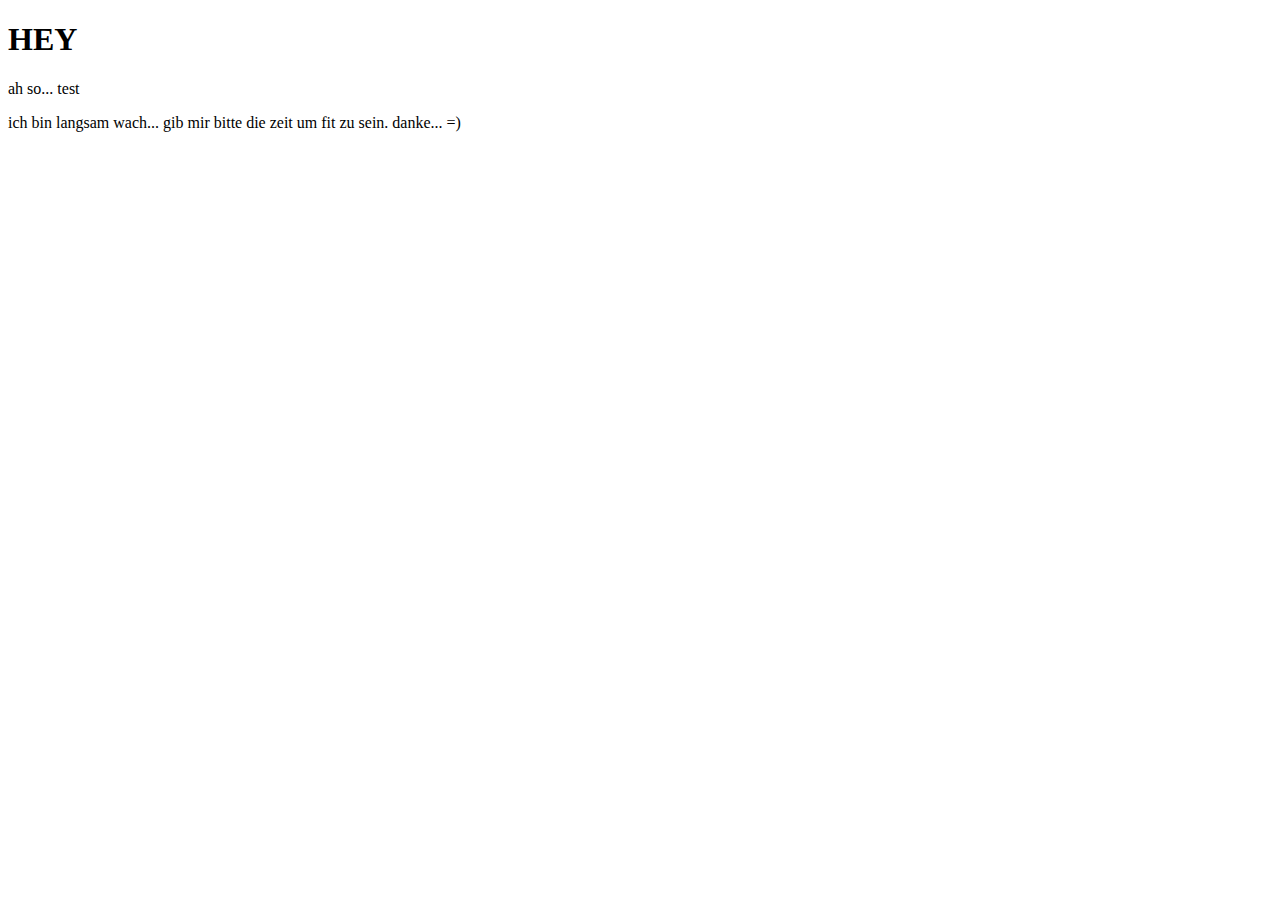
==== index.html @ acaea0ad "Test" ====
<!DOCTYPE html>
<html>
  <head>
    <meta charset="utf-8">
    <title></title>
  </head>
  <body>
    <h1>HEY</h1>
    <p>ah so... test</p>
      <p>ich bin langsam wach... gib mir bitte die zeit um fit zu sein. danke... =)</p>
  </body>
</html>
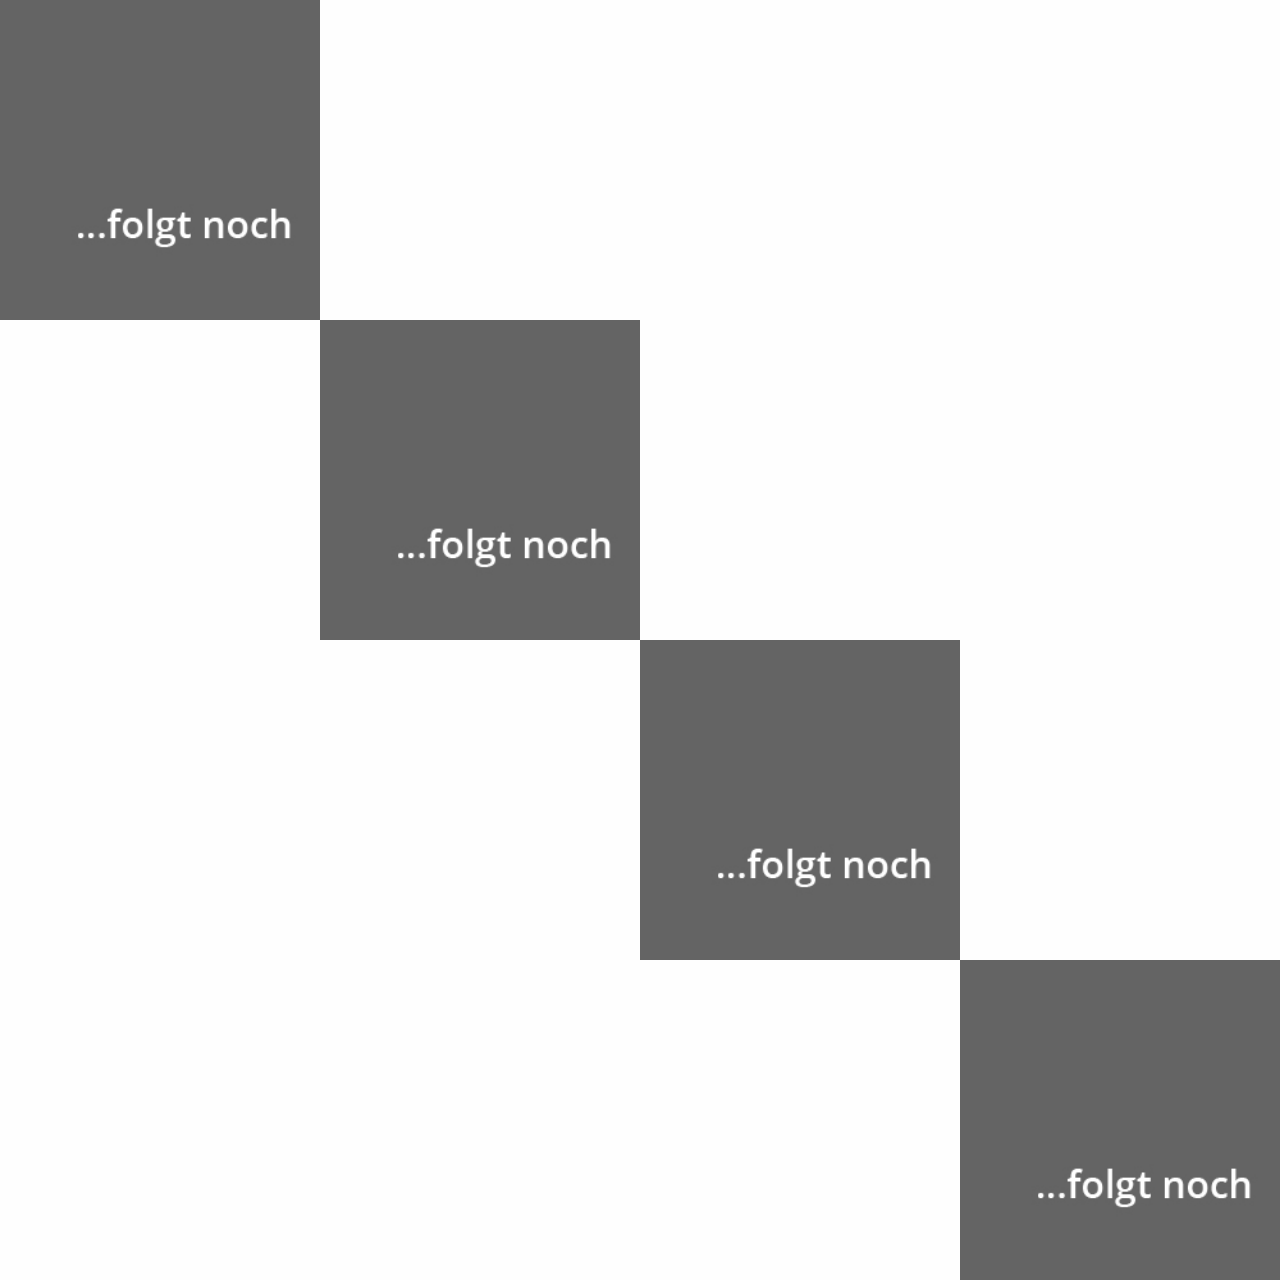
==== commit d7bfa842: "Add files via upload" ====
--- a/index.html
+++ b/index.html
@@ -1,12 +1,57 @@
-<!DOCTYPE html>
-<html>
-  <head>
-    <meta charset="utf-8">
-    <title></title>
-  </head>
-  <body>
-    <h1>HEY</h1>
-    <p>ah so... test</p>
-      <p>ich bin langsam wach... gib mir bitte die zeit um fit zu sein. danke... =)</p>
-  </body>
+<!doctype html>
+<html class="no-js" lang="en" dir="ltr">
+<head>
+  <meta charset="utf-8">
+  <meta http-equiv="x-ua-compatible" content="ie=edge">
+  <meta name="viewport" content="width=device-width, initial-scale=1.0">
+  <title>Grid-3</title>
+  <link rel="stylesheet" href="css/foundation.css">
+  <link rel="stylesheet" href="css/app.css">
+  <style>
+    img{
+    width:100%;
+    max-width:auto !important;
+    }
+    .cell{
+      border:0px;
+    }
+  </style>
+</head>
+<head>
+<title> nat's schulmaterial </title>
+  <!doctype html>
+</head>
+<body>
+<!-- Zeilen und Spalten horizontal -->
+<div class="grid-x">
+  <div class="cell small-3">
+   <img src="img/folgtnoch.jpg" alt="">
+  </div>
+</div>
+
+<div class="grid-x">
+  <div class="cell small-3 small-offset-3">
+    <img src="img/folgtnoch.jpg" alt="">
+  </div>
+</div>
+
+<div class="grid-x">
+  <div class="cell small-3 small-offset-6">
+    <img src="img/folgtnoch.jpg" alt="">
+  </div>
+</div>
+
+<div class="grid-x">
+  <div class="cell small-3 small-offset-9">
+    <img src="img/folgtnoch.jpg" alt="">
+  </div>
+</div>
+
+
+
+<script src="js/vendor/jquery.js"></script>
+<script src="js/vendor/what-input.js"></script>
+<script src="js/vendor/foundation.js"></script>
+<script src="js/app.js"></script>
+</body>
 </html>
--- a/css/app.css
+++ b/css/app.css
@@ -0,0 +1,9 @@
+.cell {
+    background: rgba(200, 200, 200, 0.5);
+    border:1px solid white;
+}
+
+/*img{
+    width:100%;
+    max-width:auto !important;
+}*/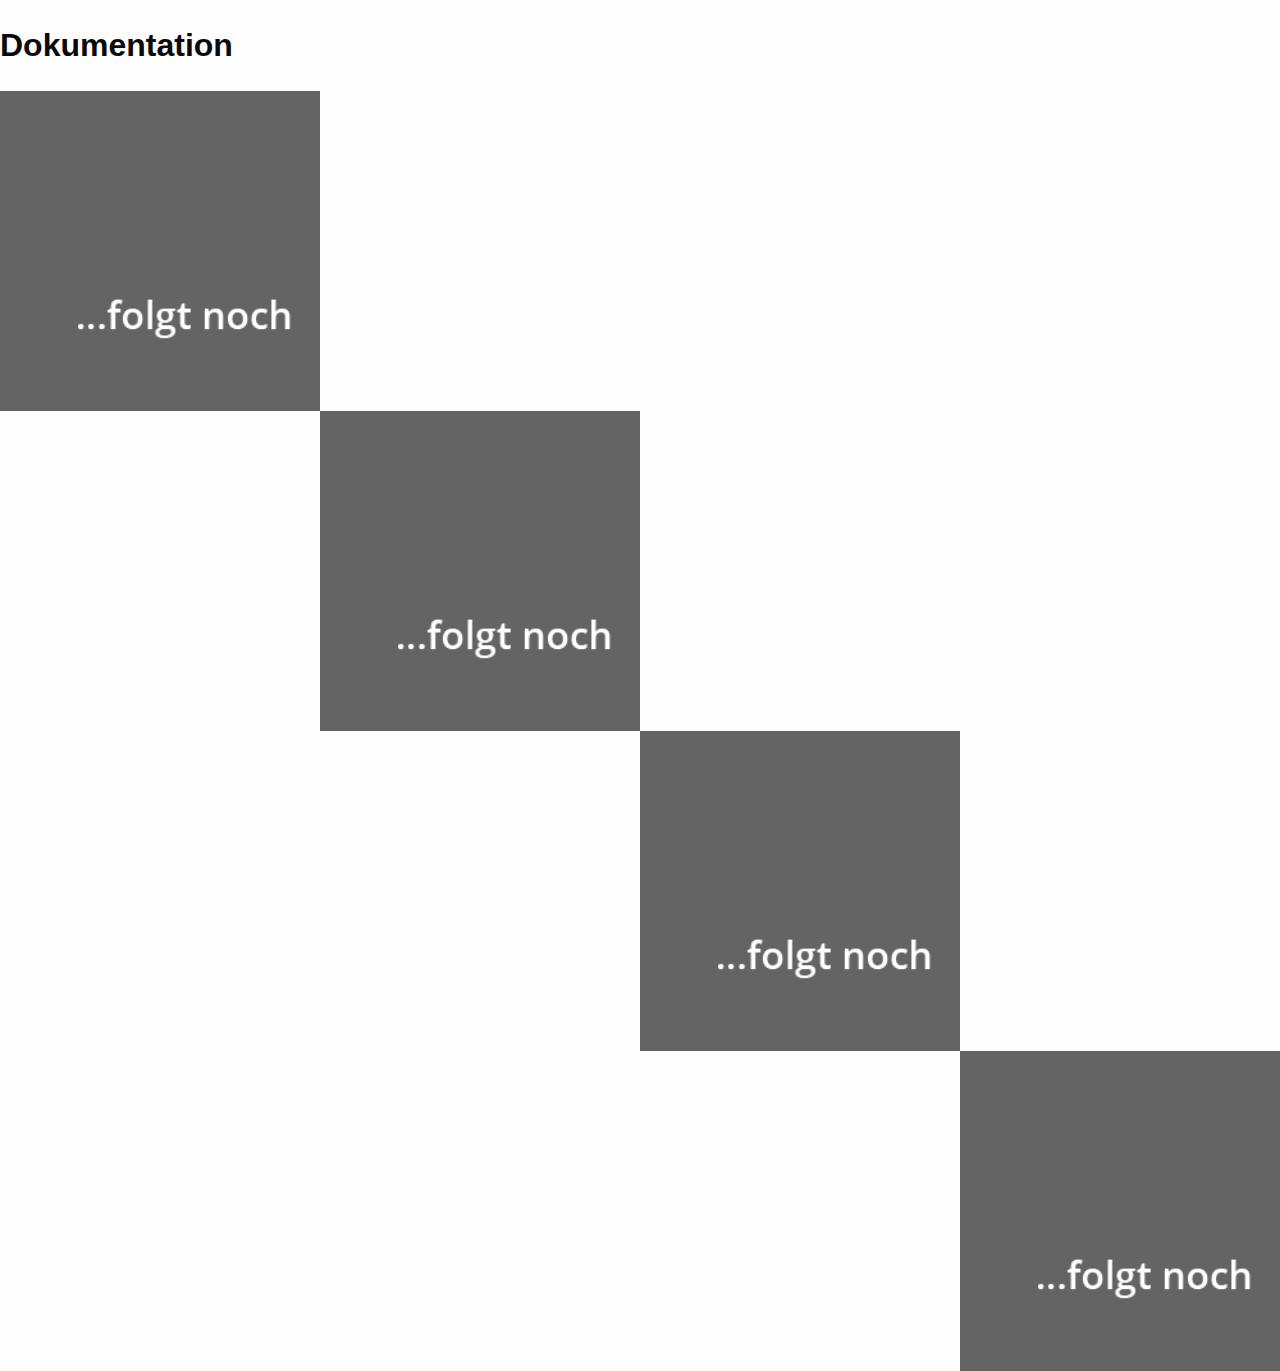
==== commit 0583b77a: "Add files via upload" ====
--- a/index.html
+++ b/index.html
@@ -1,4 +1,8 @@
 <!doctype html>
+<head>
+<title> nat's dokumentation </title>
+  <!doctype html>
+</head>
 <html class="no-js" lang="en" dir="ltr">
 <head>
   <meta charset="utf-8">
@@ -18,8 +22,14 @@
   </style>
 </head>
 <head>
-<title> nat's schulmaterial </title>
-  <!doctype html>
+  <meta charset="utf-8">
+  <title>padding-left</title>
+  <style>
+
+    p { width: 30em; padding-left: 100px; border: 1px solid red; }
+
+  </style>
+  <h1>Dokumentation</h1>
 </head>
 <body>
 <!-- Zeilen und Spalten horizontal -->
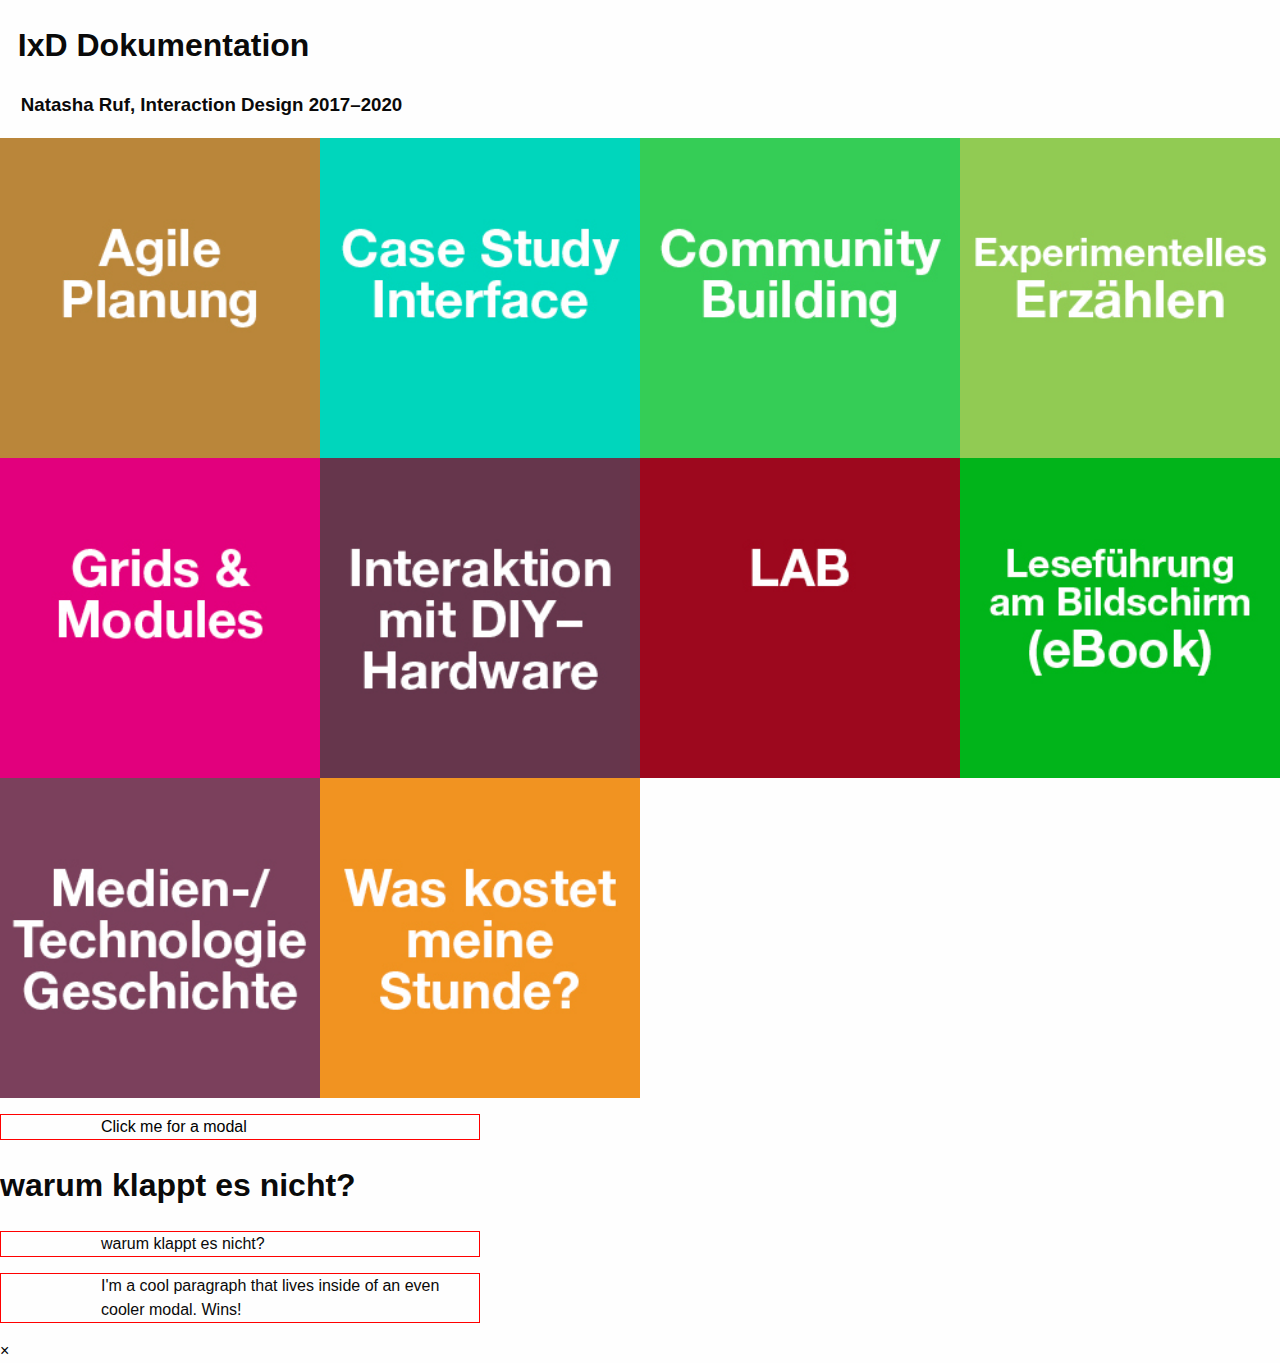
==== commit e2fb02c6: "Update: sh" ====
--- a/index.html
+++ b/index.html
@@ -29,34 +29,58 @@
     p { width: 30em; padding-left: 100px; border: 1px solid red; }
 
   </style>
-  <h1>Dokumentation</h1>
+  <h1>&nbsp;&nbsp;IxD Dokumentation</h1>
+  <h3>&nbsp;&nbsp;&nbsp;&nbsp;Natasha Ruf, Interaction Design 2017–2020</h3>
 </head>
 <body>
 <!-- Zeilen und Spalten horizontal -->
 <div class="grid-x">
   <div class="cell small-3">
-   <img src="img/folgtnoch.jpg" alt="">
+   <img src="img/lektionen_quadrat1.jpg" alt="">
+  </div>
+  <div class="cell small-3">
+   <img src="img/lektionen_quadrat2.jpg" alt="">
+  </div>
+  <div class="cell small-3">
+   <img src="img/lektionen_quadrat3.jpg" alt="">
+  </div>
+  <div class="cell small-3">
+   <img src="img/lektionen_quadrat4.jpg" alt="">
+  </div>
+</div>
+<div class="grid-x">
+  <div class="cell small-3">
+   <img src="img/lektionen_quadrat5.jpg" alt="">
+  </div>
+  <div class="cell small-3">
+   <img src="img/lektionen_quadrat6.jpg" alt="">
+  </div>
+  <div class="cell small-3">
+   <img src="img/lektionen_quadrat7.jpg" alt="">
+  </div>
+  <div class="cell small-3">
+   <img src="img/lektionen_quadrat8.jpg" alt="">
+  </div>
+</div>
+<div class="grid-x">
+  <div class="cell small-3">
+   <img src="img/lektionen_quadrat9.jpg" alt="">
+  </div>
+  <div class="cell small-3">
+   <img src="img/lektionen_quadrat10.jpg" alt="">
   </div>
 </div>
 
-<div class="grid-x">
-  <div class="cell small-3 small-offset-3">
-    <img src="img/folgtnoch.jpg" alt="">
-  </div>
+
+<p><button class="button" data-open="exampleModal1">Click me for a modal</button></p>
+<div class="reveal" id="exampleModal1" data-reveal>
+  <h1>warum klappt es nicht?</h1>
+  <p class="lead">warum klappt es nicht?</p>
+  <p>I'm a cool paragraph that lives inside of an even cooler modal. Wins!</p>
+  <button class="close-button" data-close aria-label="Close modal" type="button">
+    <span aria-hidden="true">&times;</span>
+  </button>
 </div>
-
-<div class="grid-x">
-  <div class="cell small-3 small-offset-6">
-    <img src="img/folgtnoch.jpg" alt="">
-  </div>
-</div>
-
-<div class="grid-x">
-  <div class="cell small-3 small-offset-9">
-    <img src="img/folgtnoch.jpg" alt="">
-  </div>
-</div>
-
 
 
 <script src="js/vendor/jquery.js"></script>
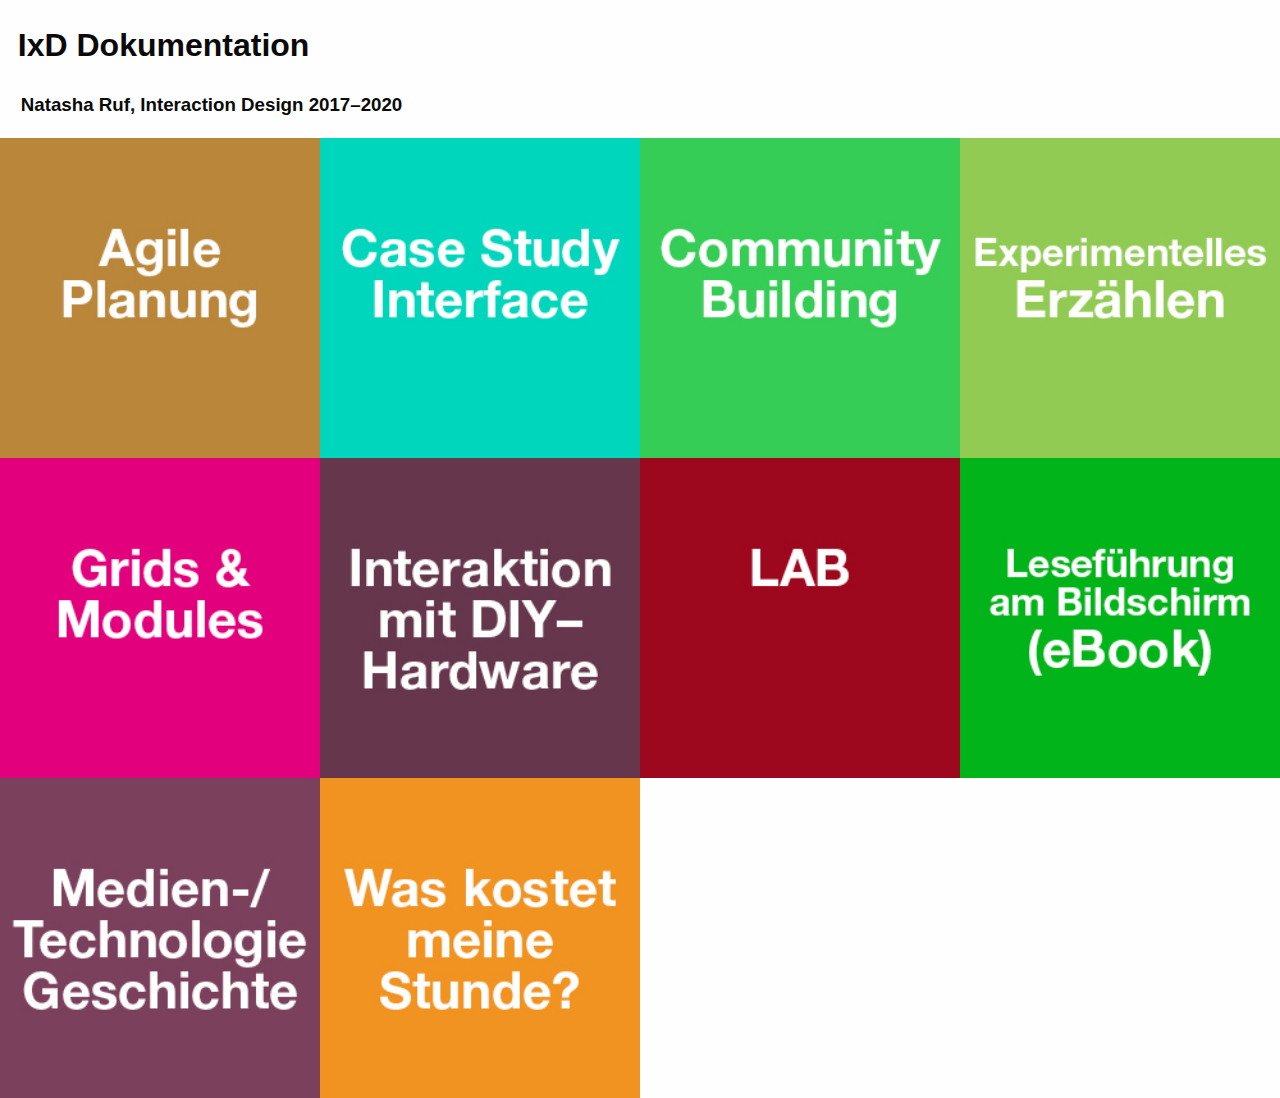
==== commit 522372ef: "add: jetzt gut?" ====
--- a/index.html
+++ b/index.html
@@ -72,15 +72,6 @@
 </div>
 
 
-<p><button class="button" data-open="exampleModal1">Click me for a modal</button></p>
-<div class="reveal" id="exampleModal1" data-reveal>
-  <h1>warum klappt es nicht?</h1>
-  <p class="lead">warum klappt es nicht?</p>
-  <p>I'm a cool paragraph that lives inside of an even cooler modal. Wins!</p>
-  <button class="close-button" data-close aria-label="Close modal" type="button">
-    <span aria-hidden="true">&times;</span>
-  </button>
-</div>
 
 
 <script src="js/vendor/jquery.js"></script>
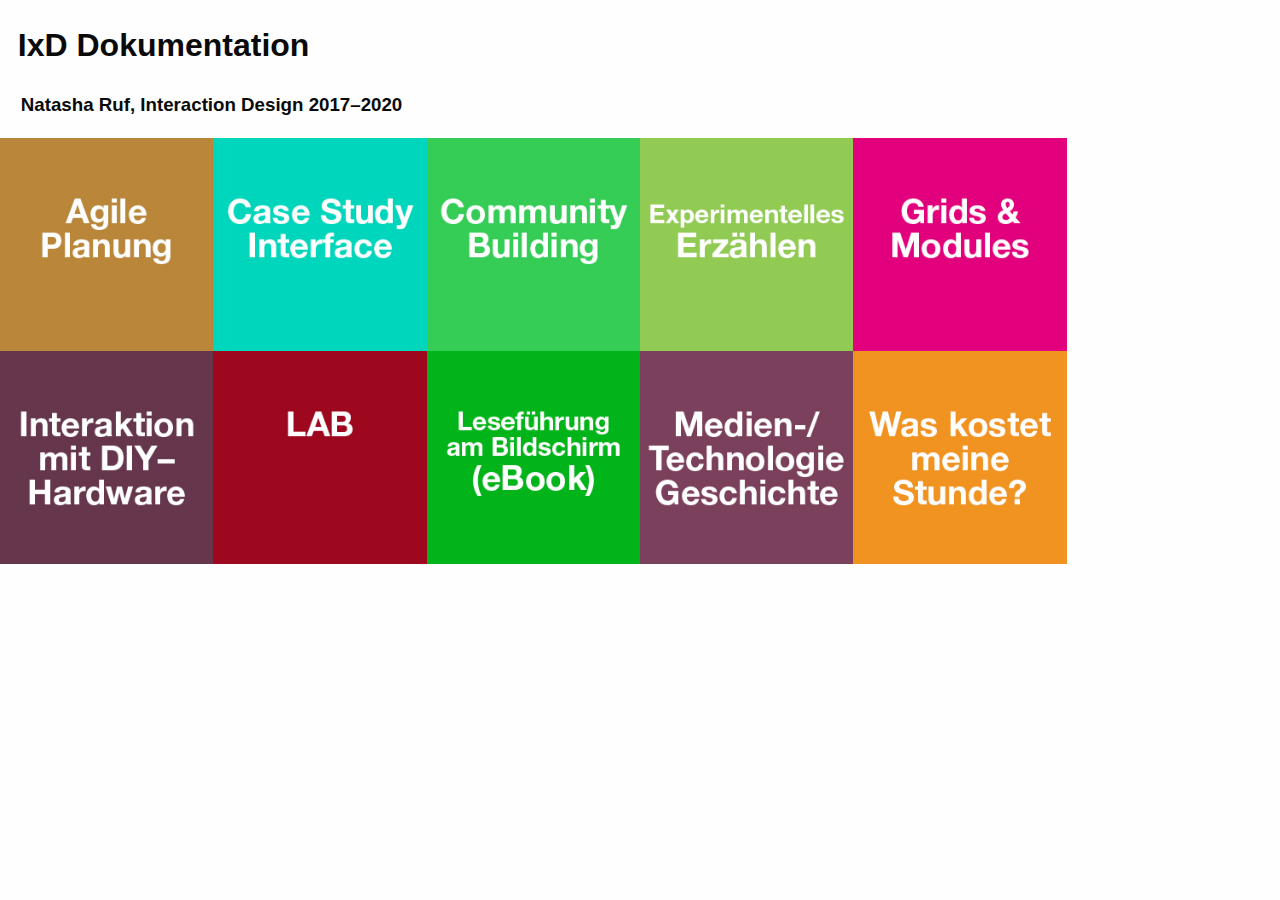
==== commit 854b05c8: "diverse seiten" ====
--- a/index.html
+++ b/index.html
@@ -35,39 +35,37 @@
 <body>
 <!-- Zeilen und Spalten horizontal -->
 <div class="grid-x">
-  <div class="cell small-3">
-   <img src="img/lektionen_quadrat1.jpg" alt="">
+  <div class="cell small-2">
+   <a href="agileplanung.html"><img src="img/lektionen_quadrat1.jpg" alt=""></a>
   </div>
-  <div class="cell small-3">
-   <img src="img/lektionen_quadrat2.jpg" alt="">
+  <div class="cell small-2">
+   <a href="casestudy.html"><img src="img/lektionen_quadrat2.jpg" alt=""></a>
   </div>
-  <div class="cell small-3">
-   <img src="img/lektionen_quadrat3.jpg" alt="">
+  <div class="cell small-2">
+   <a href="community.html"><img src="img/lektionen_quadrat3.jpg" alt=""></a>
   </div>
-  <div class="cell small-3">
-   <img src="img/lektionen_quadrat4.jpg" alt="">
+  <div class="cell small-2">
+   <a href="erzahlen.html"><img src="img/lektionen_quadrat4.jpg" alt=""></a>
+  </div>
+  <div class="cell small-2">
+   <a href="gridsmodules.html"><img src="img/lektionen_quadrat5.jpg" alt=""></a>
   </div>
 </div>
 <div class="grid-x">
-  <div class="cell small-3">
-   <img src="img/lektionen_quadrat5.jpg" alt="">
+  <div class="cell small-2">
+   <a href="ixddiy.html"><img src="img/lektionen_quadrat6.jpg" alt=""></a>
   </div>
-  <div class="cell small-3">
-   <img src="img/lektionen_quadrat6.jpg" alt="">
+  <div class="cell small-2">
+   <a href="lab.html"><img src="img/lektionen_quadrat7.jpg" alt=""></a>
   </div>
-  <div class="cell small-3">
-   <img src="img/lektionen_quadrat7.jpg" alt="">
+  <div class="cell small-2">
+   <a href="ebook.html"><img src="img/lektionen_quadrat8.jpg" alt=""></a>
   </div>
-  <div class="cell small-3">
-   <img src="img/lektionen_quadrat8.jpg" alt="">
+  <div class="cell small-2">
+   <a href="geschichte.html"><img src="img/lektionen_quadrat9.jpg" alt=""></a>
   </div>
-</div>
-<div class="grid-x">
-  <div class="cell small-3">
-   <img src="img/lektionen_quadrat9.jpg" alt="">
-  </div>
-  <div class="cell small-3">
-   <img src="img/lektionen_quadrat10.jpg" alt="">
+  <div class="cell small-2">
+   <a href="kostenstunde.html"><img src="img/lektionen_quadrat10.jpg" alt=""></a>
   </div>
 </div>
 
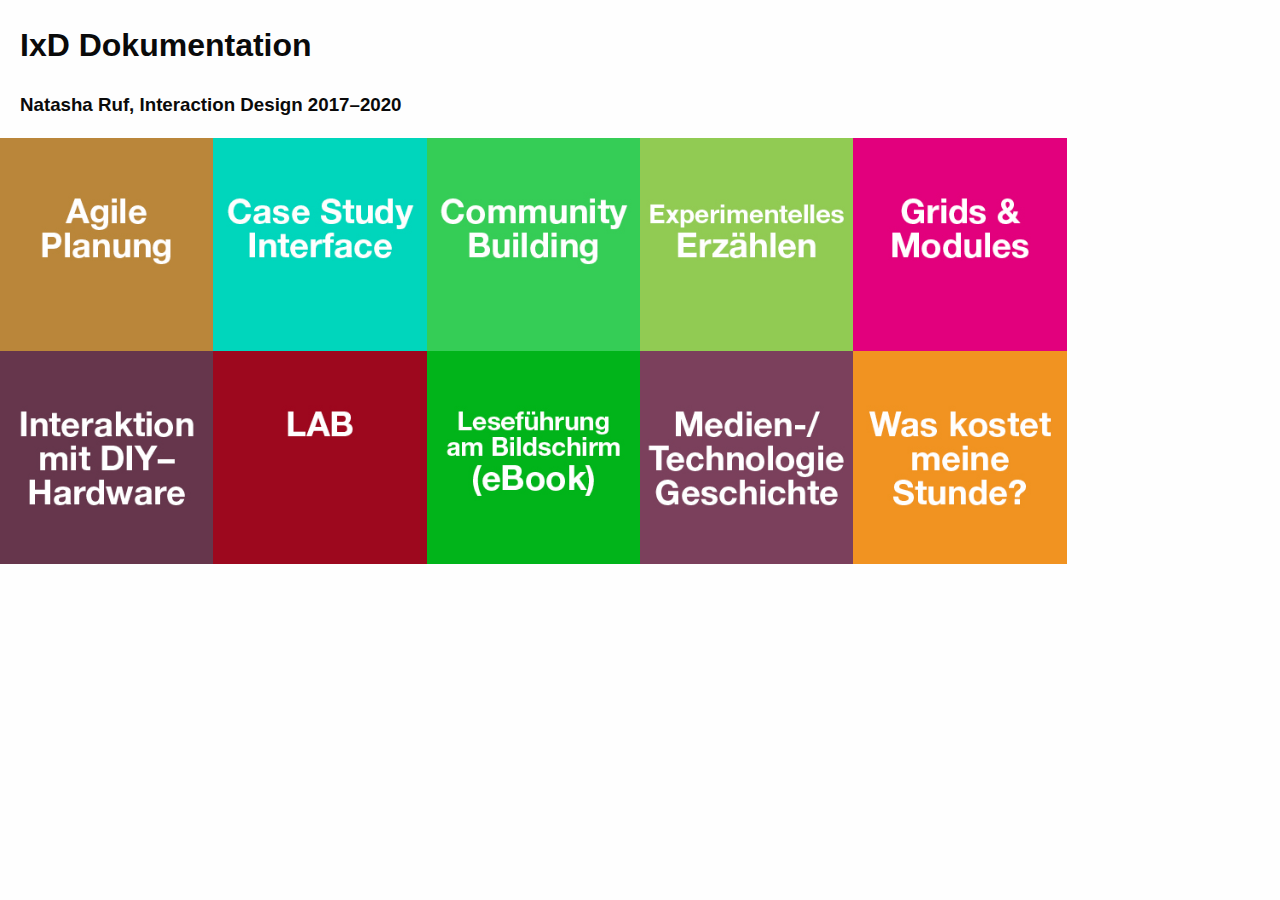
==== commit 8696308f: "korrekturen" ====
--- a/index.html
+++ b/index.html
@@ -26,11 +26,14 @@
   <title>padding-left</title>
   <style>
 
-    p { width: 30em; padding-left: 100px; border: 1px solid red; }
+    p { width: 40em; padding-left: 20px; }
+    h1 { width: 40em; padding-left: 20px; }
+    h3 { width: 40em; padding-left: 20px; }
+    img { width: 40em; }
 
   </style>
-  <h1>&nbsp;&nbsp;IxD Dokumentation</h1>
-  <h3>&nbsp;&nbsp;&nbsp;&nbsp;Natasha Ruf, Interaction Design 2017–2020</h3>
+  <h1>IxD Dokumentation</h1>
+  <h3>Natasha Ruf, Interaction Design 2017–2020</h3>
 </head>
 <body>
 <!-- Zeilen und Spalten horizontal -->
